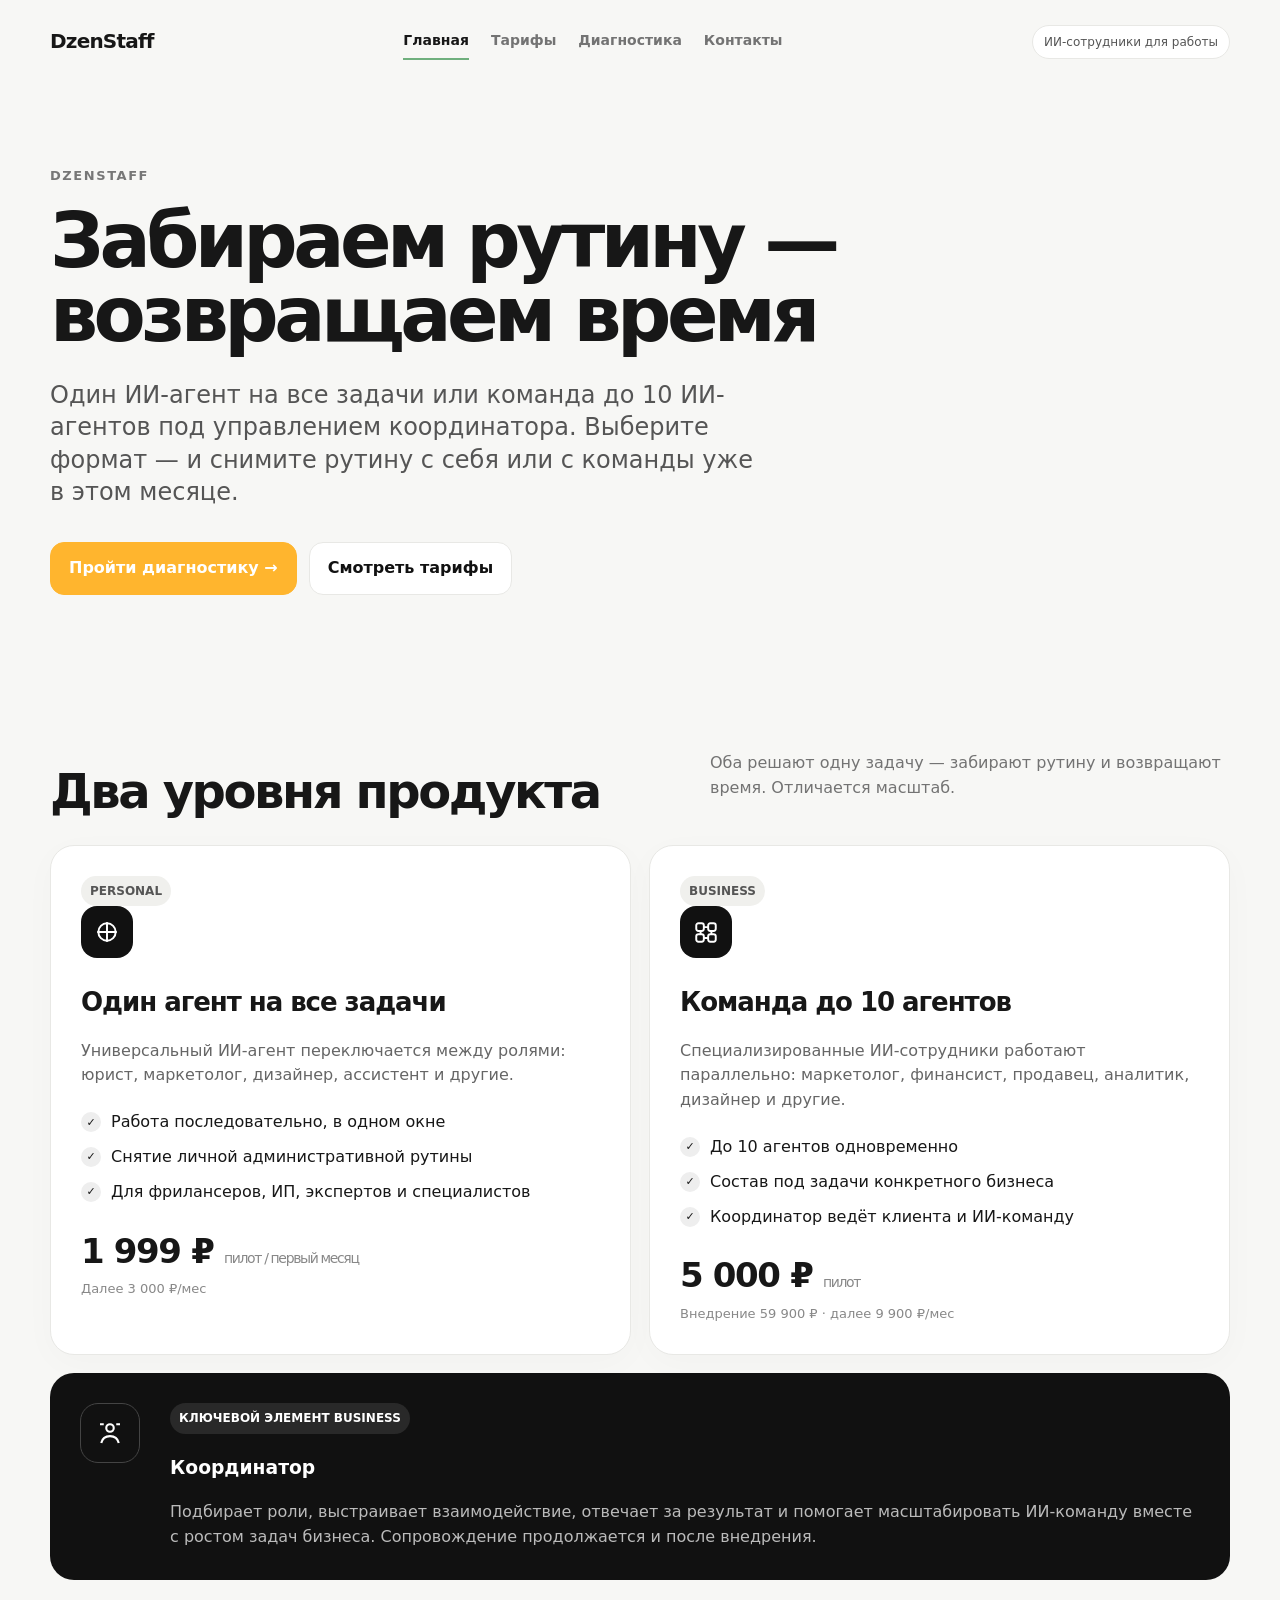
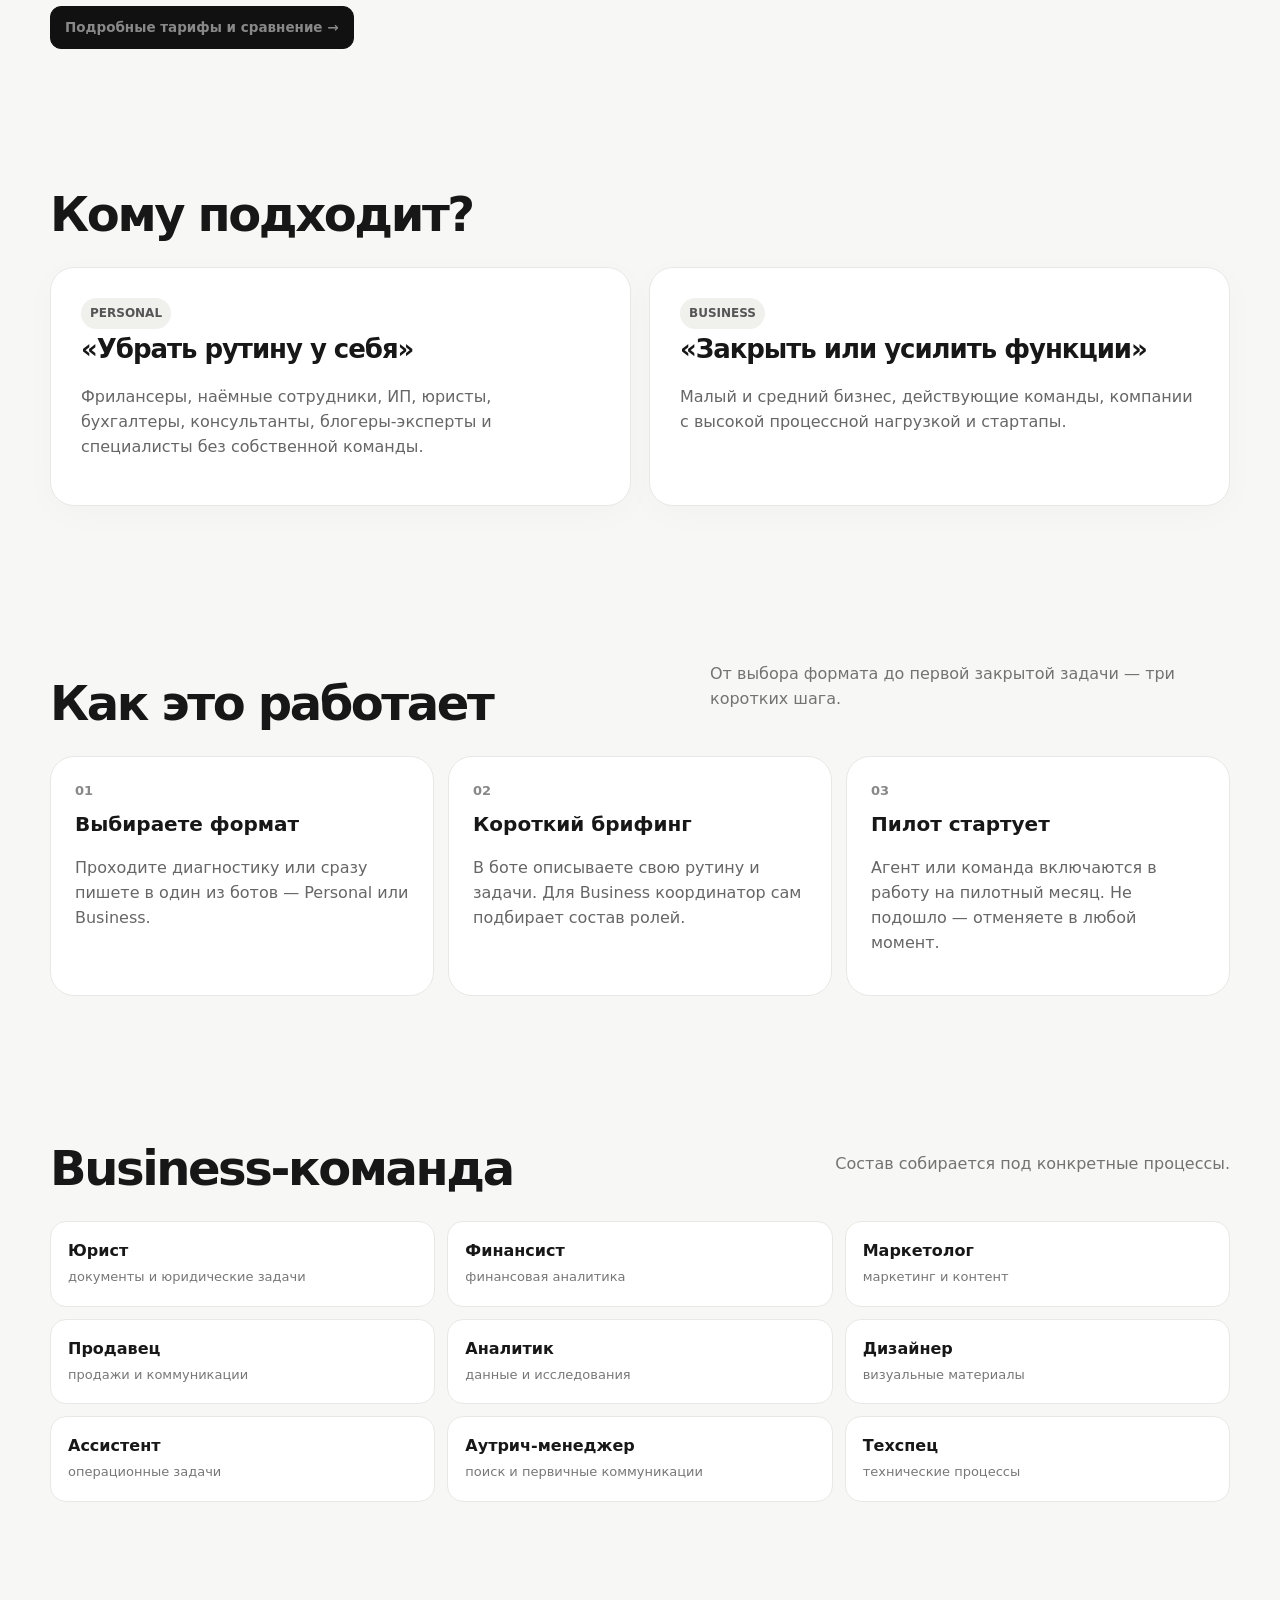
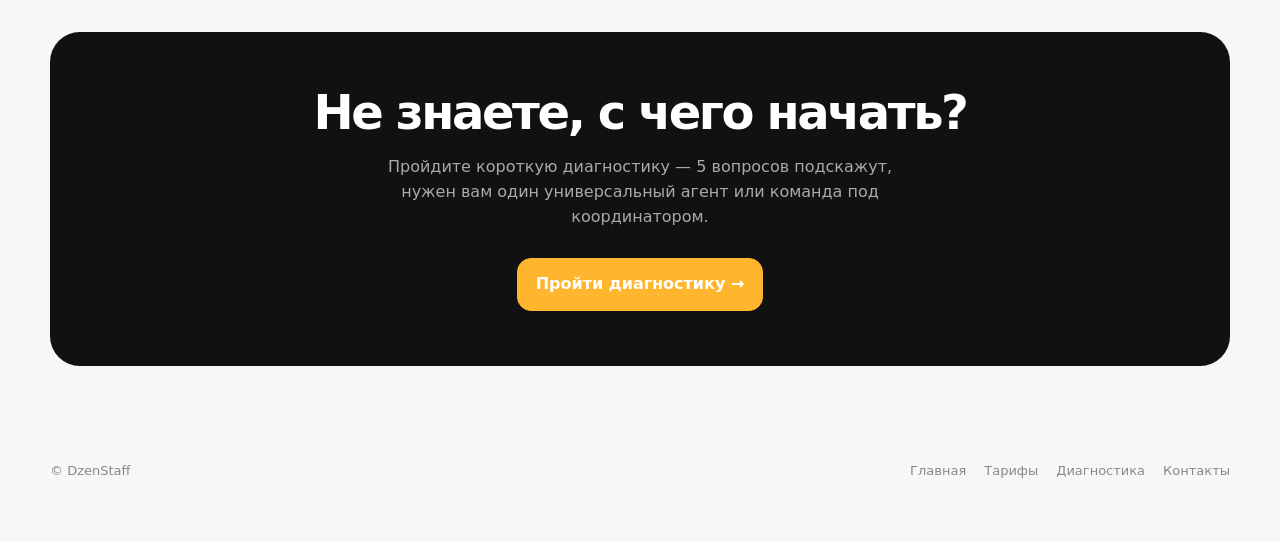
==== index.html @ e5f1e2fd "Add files via upload" ====
<!doctype html>
<html lang="ru">
<head>
<meta charset="utf-8">
<meta name="viewport" content="width=device-width,initial-scale=1">
<title>DzenStaff — ИИ-сотрудники для работы</title>
<meta name="description" content="DzenStaff: один ИИ-агент на все задачи или команда до 10 ИИ-агентов под управлением координатора. Забираем рутину — возвращаем время.">
<link rel="icon" href="data:image/svg+xml,%3Csvg xmlns='http://www.w3.org/2000/svg' viewBox='0 0 32 32'%3E%3Crect width='32' height='32' rx='8' fill='%23111'/%3E%3Ctext x='16' y='22' font-family='Arial,sans-serif' font-size='15' font-weight='800' fill='%236FAF7D' text-anchor='middle'%3EDZ%3C/text%3E%3C/svg%3E">
<meta property="og:title" content="DzenStaff — ИИ-сотрудники для работы">
<meta property="og:description" content="Один ИИ-агент или команда до 10 агентов? Забираем рутину — возвращаем время.">
<meta property="og:type" content="website">
<meta name="twitter:card" content="summary">
<link rel="stylesheet" href="styles.css">
</head>
<body>
<div class="progress"><i id="scrollProgress"></i></div>

<header class="container nav">
  <a href="index.html" class="logo">DzenStaff</a>
  <nav class="site-nav">
    <a href="index.html" class="active">Главная</a>
    <a href="pricing.html">Тарифы</a>
    <a href="quiz.html">Диагностика</a>
    <a href="contact.html">Контакты</a>
  </nav>
  <div class="nav-actions">
    <span class="badge">ИИ-сотрудники для работы</span>
  </div>
</header>

<main>
<section class="container hero">
  <div class="eyebrow">DzenStaff</div>
  <h1>Забираем рутину —<br>возвращаем время</h1>
  <p class="lead">Один ИИ-агент на все задачи или команда до 10 ИИ-агентов под управлением координатора. Выберите формат — и снимите рутину с себя или с команды уже в этом месяце.</p>
  <div class="hero-actions">
    <a class="btn cta-orange" href="quiz.html">Пройти диагностику →</a>
    <a class="btn secondary" href="pricing.html">Смотреть тарифы</a>
  </div>
</section>

<section class="container section" id="levels">
  <div class="section-head">
    <h2>Два уровня продукта</h2>
    <p class="section-copy">Оба решают одну задачу — забирают рутину и возвращают время. Отличается масштаб.</p>
  </div>
  <div class="grid2">
    <article class="card">
      <span class="tag">PERSONAL</span>
      <div class="product-icon">
        <svg viewBox="0 0 24 24" fill="none" stroke="currentColor" stroke-width="1.8"><path d="M12 3v18M3 12h18"/><circle cx="12" cy="12" r="8"/></svg>
      </div>
      <h3>Один агент на все задачи</h3>
      <p>Универсальный ИИ-агент переключается между ролями: юрист, маркетолог, дизайнер, ассистент и другие.</p>
      <ul class="feature-list">
        <li><span class="check">✓</span>Работа последовательно, в одном окне</li>
        <li><span class="check">✓</span>Снятие личной административной рутины</li>
        <li><span class="check">✓</span>Для фрилансеров, ИП, экспертов и специалистов</li>
      </ul>
      <div class="price">1 999 ₽ <small>пилот / первый месяц</small></div>
      <div class="small">Далее 3 000 ₽/мес</div>
    </article>

    <article class="card">
      <span class="tag">BUSINESS</span>
      <div class="product-icon">
        <svg viewBox="0 0 24 24" fill="none" stroke="currentColor" stroke-width="1.8"><rect x="3" y="4" width="7" height="7" rx="2"/><rect x="14" y="4" width="7" height="7" rx="2"/><rect x="3" y="14" width="7" height="7" rx="2"/><rect x="14" y="14" width="7" height="7" rx="2"/><path d="M10 7.5h4M10 17.5h4M7 11v3M17 11v3"/></svg>
      </div>
      <h3>Команда до 10 агентов</h3>
      <p>Специализированные ИИ-сотрудники работают параллельно: маркетолог, финансист, продавец, аналитик, дизайнер и другие.</p>
      <ul class="feature-list">
        <li><span class="check">✓</span>До 10 агентов одновременно</li>
        <li><span class="check">✓</span>Состав под задачи конкретного бизнеса</li>
        <li><span class="check">✓</span>Координатор ведёт клиента и ИИ-команду</li>
      </ul>
      <div class="price">5 000 ₽ <small>пилот</small></div>
      <div class="small">Внедрение 59 900 ₽ · далее 9 900 ₽/мес</div>
    </article>
  </div>

  <div class="coordinator">
    <div class="coord-icon">
      <svg viewBox="0 0 24 24" fill="none" stroke="currentColor" stroke-width="1.7"><circle cx="12" cy="8" r="3"/><path d="M5 20c.8-3.5 3.1-5.5 7-5.5s6.2 2 7 5.5"/><path d="M4 5h3M17 5h3"/></svg>
    </div>
    <div>
      <span class="tag" style="background:#292929;color:#fff">КЛЮЧЕВОЙ ЭЛЕМЕНТ BUSINESS</span>
      <h3>Координатор</h3>
      <p>Подбирает роли, выстраивает взаимодействие, отвечает за результат и помогает масштабировать ИИ-команду вместе с ростом задач бизнеса. Сопровождение продолжается и после внедрения.</p>
    </div>
  </div>

  <div class="hero-actions" style="margin-top:26px">
    <a class="btn small" href="pricing.html">Подробные тарифы и сравнение →</a>
  </div>
</section>

<section class="container section">
  <div class="section-head">
    <h2>Кому подходит?</h2>
  </div>
  <div class="grid2">
    <div class="card">
      <span class="tag">PERSONAL</span>
      <h3>«Убрать рутину у себя»</h3>
      <p>Фрилансеры, наёмные сотрудники, ИП, юристы, бухгалтеры, консультанты, блогеры-эксперты и специалисты без собственной команды.</p>
    </div>
    <div class="card">
      <span class="tag">BUSINESS</span>
      <h3>«Закрыть или усилить функции»</h3>
      <p>Малый и средний бизнес, действующие команды, компании с высокой процессной нагрузкой и стартапы.</p>
    </div>
  </div>
</section>

<section class="container section">
  <div class="section-head">
    <h2>Как это работает</h2>
    <p class="section-copy">От выбора формата до первой закрытой задачи — три коротких шага.</p>
  </div>
  <div class="steps">
    <div class="step">
      <div class="step-num">01</div>
      <h3>Выбираете формат</h3>
      <p style="color:#666">Проходите диагностику или сразу пишете в один из ботов — Personal или Business.</p>
    </div>
    <div class="step">
      <div class="step-num">02</div>
      <h3>Короткий брифинг</h3>
      <p style="color:#666">В боте описываете свою рутину и задачи. Для Business координатор сам подбирает состав ролей.</p>
    </div>
    <div class="step">
      <div class="step-num">03</div>
      <h3>Пилот стартует</h3>
      <p style="color:#666">Агент или команда включаются в работу на пилотный месяц. Не подошло — отменяете в любой момент.</p>
    </div>
  </div>
</section>

<section class="container section">
  <div class="section-head">
    <h2>Business-команда</h2>
    <p class="section-copy">Состав собирается под конкретные процессы.</p>
  </div>
  <div class="roles">
    <div class="role"><strong>Юрист</strong><span>документы и юридические задачи</span></div>
    <div class="role"><strong>Финансист</strong><span>финансовая аналитика</span></div>
    <div class="role"><strong>Маркетолог</strong><span>маркетинг и контент</span></div>
    <div class="role"><strong>Продавец</strong><span>продажи и коммуникации</span></div>
    <div class="role"><strong>Аналитик</strong><span>данные и исследования</span></div>
    <div class="role"><strong>Дизайнер</strong><span>визуальные материалы</span></div>
    <div class="role"><strong>Ассистент</strong><span>операционные задачи</span></div>
    <div class="role"><strong>Аутрич-менеджер</strong><span>поиск и первичные коммуникации</span></div>
    <div class="role"><strong>Техспец</strong><span>технические процессы</span></div>
  </div>
</section>

<section class="container cta">
  <h2>Не знаете, с чего начать?</h2>
  <p>Пройдите короткую диагностику — 5 вопросов подскажут, нужен вам один универсальный агент или команда под координатором.</p>
  <div style="display:flex;gap:12px;flex-wrap:wrap;justify-content:center">
    <a class="btn cta-orange" href="quiz.html">Пройти диагностику →</a>
  </div>
</section>
</main>

<footer class="site-footer">
  <div class="container">
    <span>© DzenStaff</span>
    <div class="foot-links">
      <a href="index.html">Главная</a>
      <a href="pricing.html">Тарифы</a>
      <a href="quiz.html">Диагностика</a>
      <a href="contact.html">Контакты</a>
    </div>
  </div>
</footer>

<script>
window.addEventListener('scroll',()=>{
 const h=document.documentElement.scrollHeight-innerHeight;
 document.getElementById('scrollProgress').style.width=(h>0?scrollY/h*100:0)+'%';
});
</script>
</body>
</html>
---- styles.css ----
:root{
  --bg:#f7f7f5;--card:#fff;--ink:#171717;--muted:#737373;--line:#e8e8e5;
  --accent:#111;--soft:#f1f1ee;--green:#6FAF7D;
  --shadow:0 18px 60px rgba(0,0,0,.07);--radius:24px
}
*{box-sizing:border-box}
html{scroll-behavior:smooth}
body{margin:0;background:var(--bg);color:var(--ink);font-family:Inter,ui-sans-serif,system-ui,-apple-system,BlinkMacSystemFont,"Segoe UI",sans-serif;line-height:1.55}
button,input{font:inherit}
button{cursor:pointer}
a{color:inherit}
.accent{color:var(--green)}
.container{width:min(1080px,calc(100% - 36px));margin:auto}

/* ---------- layout stability (side gutters, no overflow) ---------- */
html,body{width:100%;max-width:100%;overflow-x:hidden}
body{padding-left:24px;padding-right:24px}
*,*::before,*::after{box-sizing:border-box}
.container,main,.page,.wrap,.content,.shell{width:100%;max-width:1180px;margin-left:auto;margin-right:auto}
section,.card,.panel,.quiz,.quiz-card,.offer,.calculator,
.funnel-stage,.result,.result-card,.cta,form{min-width:0;max-width:100%}
img,svg,video,canvas{max-width:100%;height:auto}
input,select,textarea,button{max-width:100%;font:inherit}
input[type="text"],input[type="number"],input[type="email"],input[type="tel"],select,textarea{width:100%;min-width:0}
textarea{resize:vertical}
.grid,.cards,.quiz-grid,.roles-grid,.comparison-grid{width:100%;min-width:0}
.grid>*,.cards>*,.quiz-grid>*,.roles-grid>*,.comparison-grid>*{min-width:0}
.btn,button,a.btn{max-width:100%;white-space:normal;overflow-wrap:anywhere}
table{width:100%;max-width:100%;table-layout:fixed}
td,th{overflow-wrap:anywhere;word-break:normal}
/* .funnel-stage/.cta/.result-card/form above reset max-width to 100%, which
   cancels .container's own cap for elements combining both classes —
   .container must always win regardless of what else is on the element. */
.container{max-width:1180px!important}

@media (max-width:760px){
  body{padding-left:14px;padding-right:14px}
  .container,main,.page,.wrap,.content,.shell{max-width:100%}
  .grid,.cards,.quiz-grid,.roles-grid,.comparison-grid{grid-template-columns:1fr!important}
  .hero,.section,section{padding-left:0;padding-right:0}
  .card,.panel,.quiz-card,.offer,.calculator,.funnel-stage,.result,.result-card{width:100%}
  table{font-size:13px}
}
@media (min-width:761px){body{padding-left:32px;padding-right:32px}}

/* ---------- top nav (shared across all pages) ---------- */
.progress{position:fixed;z-index:50;top:0;left:0;width:100%;height:3px;background:transparent}
.progress i{display:block;height:100%;width:0;background:#111;transition:.2s}
.nav{padding:24px 0;display:flex;justify-content:space-between;align-items:center;gap:18px;flex-wrap:wrap}
.logo{font-weight:800;letter-spacing:-.04em;font-size:20px;text-decoration:none;color:var(--ink)}
.site-nav{display:flex;gap:22px;flex-wrap:wrap;font-size:14px;font-weight:600}
.site-nav a{text-decoration:none;color:var(--muted);padding:6px 0;border-bottom:2px solid transparent}
.site-nav a:hover{color:var(--ink)}
.site-nav a.active{color:var(--ink);border-bottom-color:var(--green)}
.nav-actions{display:flex;align-items:center;gap:14px}
.badge{font-size:12px;padding:7px 11px;border:1px solid var(--line);border-radius:999px;background:#fff;color:#555}
@media (max-width:640px){
  .nav{padding:16px 0}
  .site-nav{width:100%;order:3;justify-content:center;gap:16px}
}

/* ---------- hero ---------- */
.hero{padding:82px 0 70px}
.hero.compact{padding:52px 0 46px}
.eyebrow{font-size:13px;text-transform:uppercase;letter-spacing:.12em;color:#777;font-weight:700}
h1{font-size:clamp(40px,6.5vw,76px);line-height:.98;letter-spacing:-.06em;max-width:900px;margin:18px 0 26px}
.lead{font-size:clamp(18px,2.2vw,24px);line-height:1.35;color:#555;max-width:720px}
.hero-actions{display:flex;gap:12px;flex-wrap:wrap;margin-top:34px}
.btn{border:1px solid #111;border-radius:14px;padding:13px 18px;background:#111;color:#fff;font-weight:700;transition:.2s;text-decoration:none;display:inline-flex;align-items:center;gap:8px}
.btn:hover{transform:translateY(-2px);box-shadow:0 10px 25px rgba(0,0,0,.12)}
.btn.secondary{background:#fff;color:#111;border-color:var(--line)}
.btn.cta-orange{background:#FFB52E;border-color:#FFB52E;color:#fff}
.btn.small{padding:10px 14px;font-size:13.5px;border-radius:11px}

/* ---------- generic sections ---------- */
.section{padding:70px 0}
.section.tight{padding:44px 0}
.section-head{display:flex;justify-content:space-between;gap:30px;align-items:end;margin-bottom:28px;flex-wrap:wrap}
h2{font-size:clamp(30px,4.6vw,48px);line-height:1.05;letter-spacing:-.05em;margin:0}
h2.small{font-size:clamp(24px,3.4vw,32px)}
.section-copy{color:var(--muted);max-width:520px}
.grid2{display:grid;grid-template-columns:repeat(2,1fr);gap:18px}
.grid3{display:grid;grid-template-columns:repeat(3,1fr);gap:14px}
@media (max-width:760px){.grid2,.grid3{grid-template-columns:1fr}}

/* ---------- cards / pricing ---------- */
.card{background:var(--card);border:1px solid var(--line);border-radius:var(--radius);padding:30px;box-shadow:0 8px 35px rgba(0,0,0,.025)}
.card:hover{box-shadow:var(--shadow)}
.product-icon{width:52px;height:52px;border-radius:16px;background:#111;color:#fff;display:grid;place-items:center;margin-bottom:24px}
.product-icon svg{width:26px;height:26px}
.card h3{font-size:26px;letter-spacing:-.04em;margin:0 0 8px}
.card p{color:#666}
.price{font-size:34px;font-weight:800;letter-spacing:-.04em;margin:20px 0 2px}
.price small{font-size:14px;color:#888;font-weight:500}
.feature-list{list-style:none;padding:0;margin:22px 0 0;display:grid;gap:10px}
.feature-list li{display:flex;gap:10px;align-items:flex-start}
.check{width:20px;height:20px;border-radius:50%;background:#eee;display:grid;place-items:center;flex:0 0 auto;margin-top:2px;font-size:11px}
.tag{display:inline-flex;padding:6px 9px;border-radius:999px;background:#f0f0ed;color:#555;font-size:12px;font-weight:700}
.coordinator{margin-top:18px;background:#111;color:#fff;border-radius:var(--radius);padding:30px;display:grid;grid-template-columns:70px 1fr;gap:20px}
.coordinator p{color:#bbb;margin-bottom:0}
.coord-icon{width:60px;height:60px;border:1px solid #444;border-radius:18px;display:grid;place-items:center}
.coord-icon svg{width:30px;height:30px}
@media (max-width:760px){.coordinator{grid-template-columns:1fr}}
.small{font-size:13px;color:#888}

/* ---------- roles ---------- */
.roles{display:grid;grid-template-columns:repeat(3,1fr);gap:12px}
.role{padding:17px;border:1px solid var(--line);background:#fff;border-radius:16px}
.role strong{display:block}
.role span{font-size:13px;color:#777}
@media (max-width:760px){.roles{grid-template-columns:1fr}}

/* ---------- steps ---------- */
.steps{display:grid;grid-template-columns:repeat(3,1fr);gap:14px}
.step{background:var(--card);border:1px solid var(--line);border-radius:var(--radius);padding:24px}
.step-num{font-size:13px;color:#888;font-weight:700}
.step h3{font-size:20px;margin:8px 0}
@media (max-width:760px){.steps{grid-template-columns:1fr}}

/* ---------- comparison table ---------- */
.table-wrap{overflow:auto;background:#fff;border:1px solid var(--line);border-radius:20px}
table{border-collapse:collapse;min-width:640px}
th,td{text-align:left;padding:17px 20px;border-bottom:1px solid var(--line)}
th{font-size:13px;color:#777;font-weight:600}
td{font-weight:600}
td:not(:first-child){font-weight:500;color:#444}

/* ---------- quiz ---------- */
.quiz{background:#111;color:#fff;border-radius:30px;padding:34px}
.quiz-top{display:flex;justify-content:space-between;gap:20px;align-items:center;margin-bottom:28px}
.quiz-progress{height:5px;background:#333;border-radius:99px;overflow:hidden;margin-bottom:30px}
.quiz-progress i{display:block;height:100%;background:#fff;width:20%;transition:.3s}
.question{font-size:clamp(23px,3.6vw,34px);line-height:1.1;letter-spacing:-.04em;margin:0 0 22px}
.options{display:grid;gap:10px}
.option{width:100%;text-align:left;padding:17px 18px;border:1px solid #3a3a3a;background:#181818;color:#fff;border-radius:15px;display:flex;gap:13px;align-items:center;transition:.2s}
.option:hover{background:#242424;border-color:#666;transform:translateX(2px)}
.option .letter{width:28px;height:28px;border-radius:8px;background:#303030;display:grid;place-items:center;font-size:12px;font-weight:800;flex:0 0 auto}
.result{display:none}
.result.show{display:block}
.result-title{font-size:clamp(30px,4.6vw,50px);letter-spacing:-.05em;line-height:1;margin:8px 0 15px}
.result-card{background:#fff;color:#111;border-radius:22px;padding:25px;margin-top:24px}
.result-card p{color:#666}
.result-actions{display:flex;gap:10px;flex-wrap:wrap;margin-top:22px}
.hidden{display:none!important}

/* ---------- calculator ---------- */
.funnel-stage{margin:56px 0}
.funnel-kicker{font-size:.78rem;letter-spacing:.14em;text-transform:uppercase;color:var(--green);font-weight:800;margin-bottom:10px}
.funnel-stage h2{color:var(--green)}
.funnel-calc{display:grid;grid-template-columns:repeat(2,minmax(0,1fr));gap:18px}
.funnel-input{width:100%;padding:14px 16px;border:1px solid #dfe3e7;border-radius:12px;font:inherit;background:#fff}
.funnel-result{margin-top:22px;padding:26px;border:1px solid var(--green);border-radius:20px;background:rgba(111,175,125,.07)}
.funnel-result .result-price{font-size:2rem;font-weight:800;color:var(--green)}
.funnel-number{font-size:2.3rem;font-weight:800;color:var(--green)}
.funnel-note{font-size:.92rem;color:#6b7280}
@media(max-width:720px){.funnel-calc{grid-template-columns:1fr}.funnel-stage{margin:40px 0}}

/* ---------- big CTA band ---------- */
.cta{margin:60px 0;background:#111;color:#fff;border-radius:30px;padding:55px 38px;text-align:center}
.cta h2{max-width:700px;margin:auto;color:#fff}
.cta p{color:#aaa;max-width:560px;margin:18px auto 28px}

footer.site-footer{padding:35px 0 60px;color:#888;font-size:13px}
footer.site-footer .container{display:flex;justify-content:space-between;gap:20px;flex-wrap:wrap}
footer.site-footer .foot-links{display:flex;gap:18px;flex-wrap:wrap}
footer.site-footer a{text-decoration:none;color:#888}
footer.site-footer a:hover{color:var(--ink)}

@media(max-width:760px){
  .hero{padding:55px 0 45px}
  .section{padding:48px 0}
  .card{padding:24px}
  .quiz{padding:24px}
}
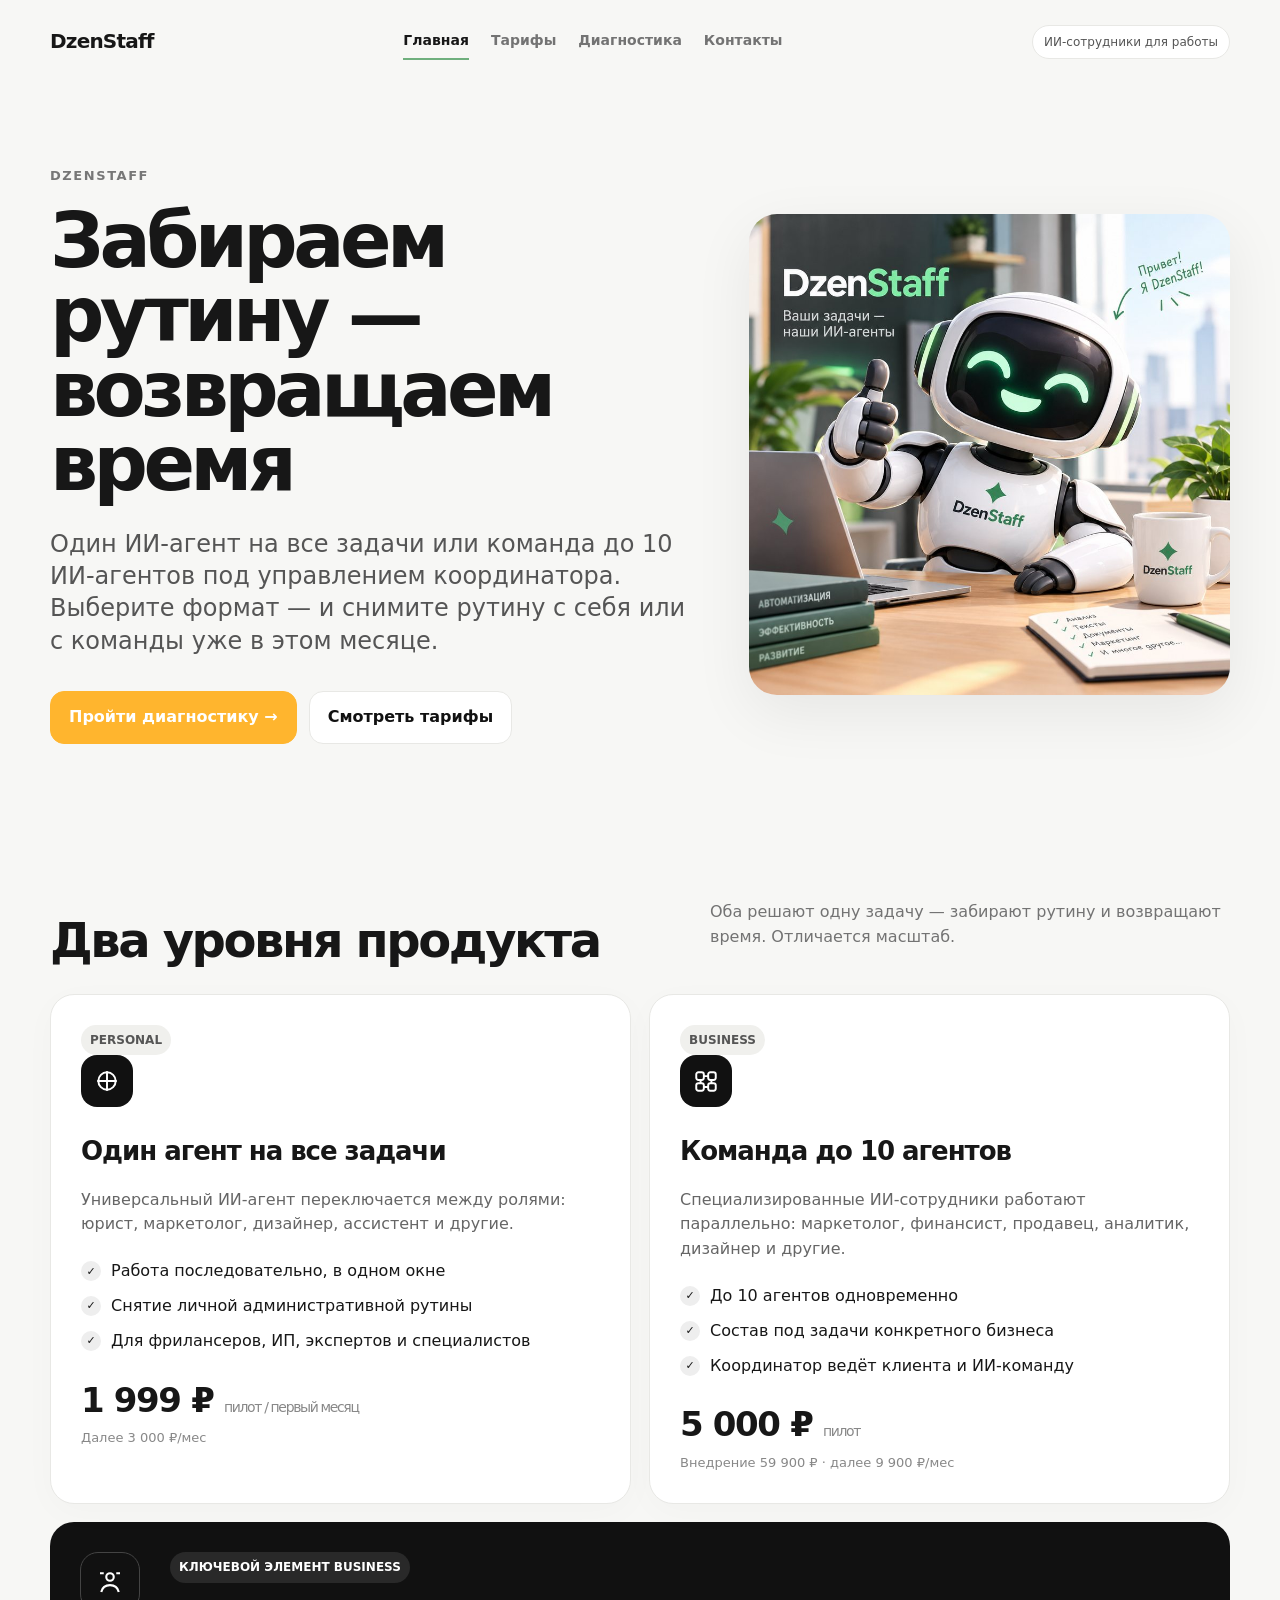
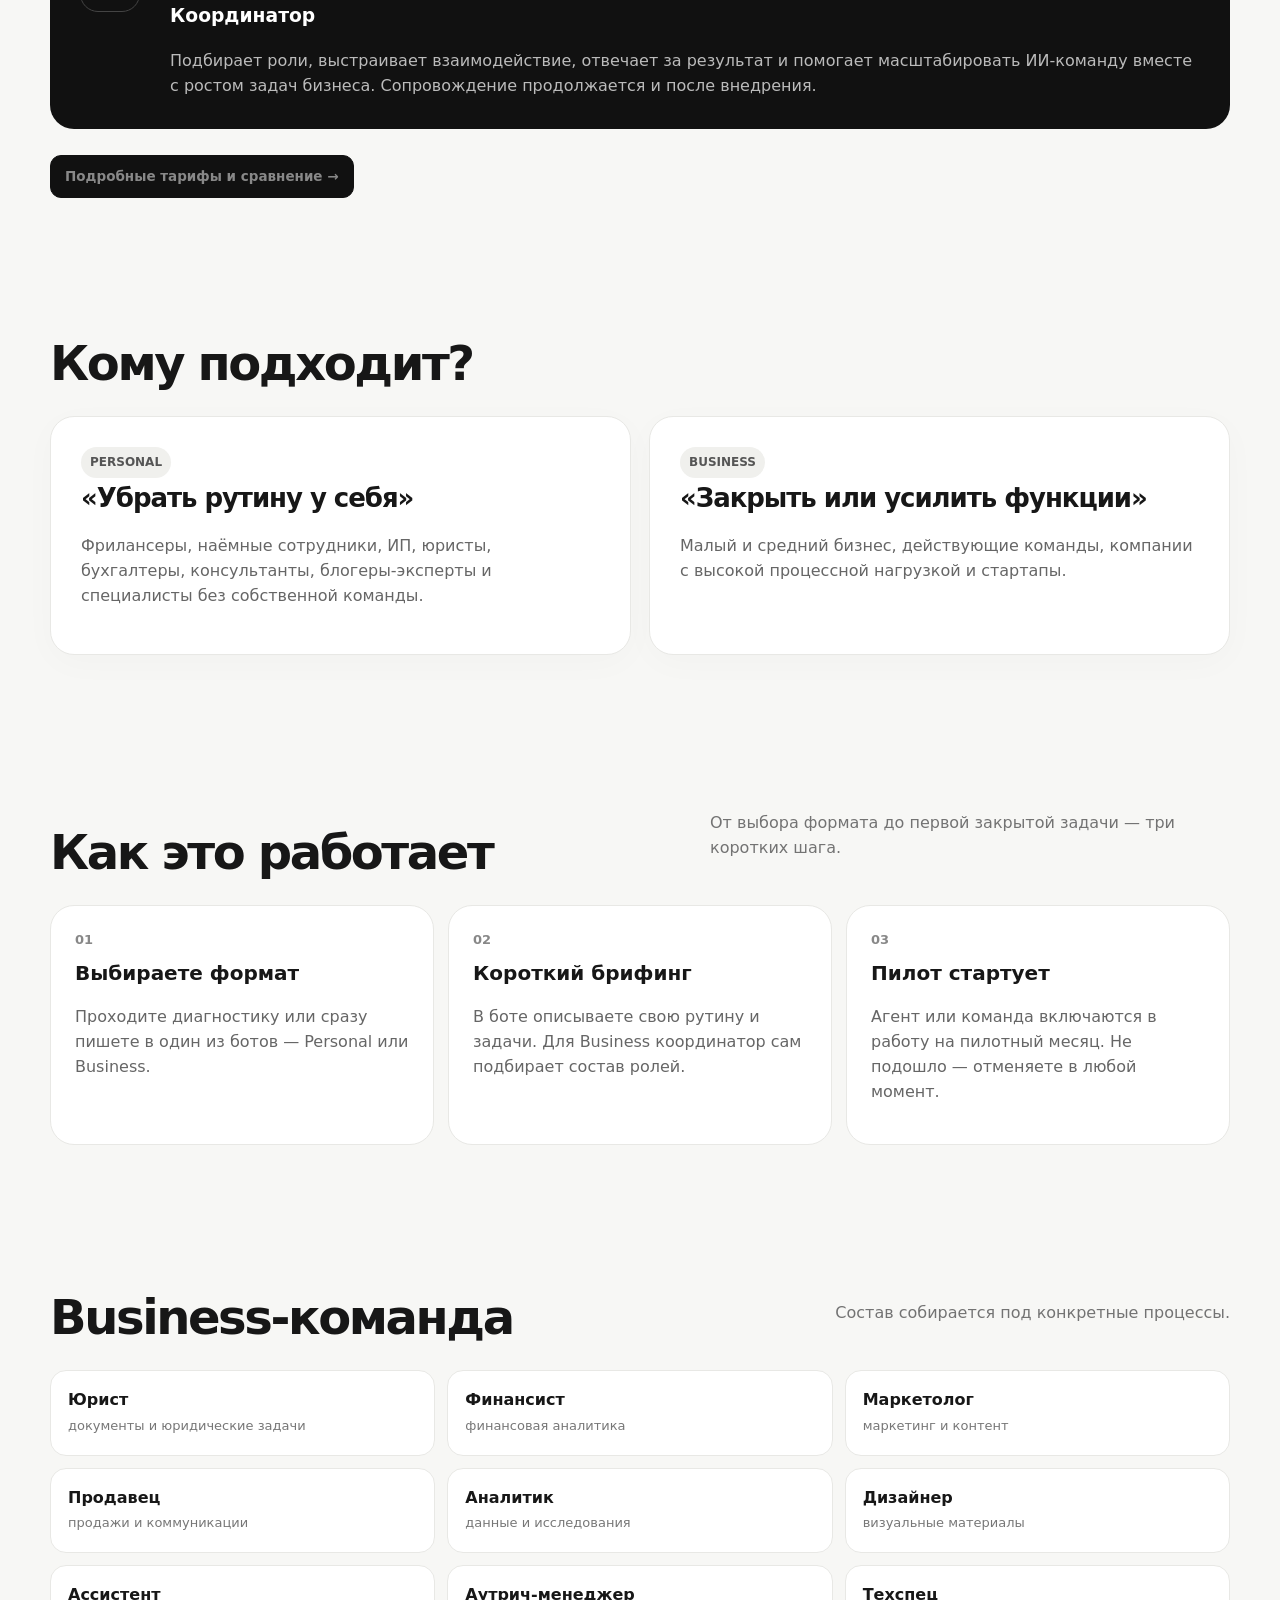
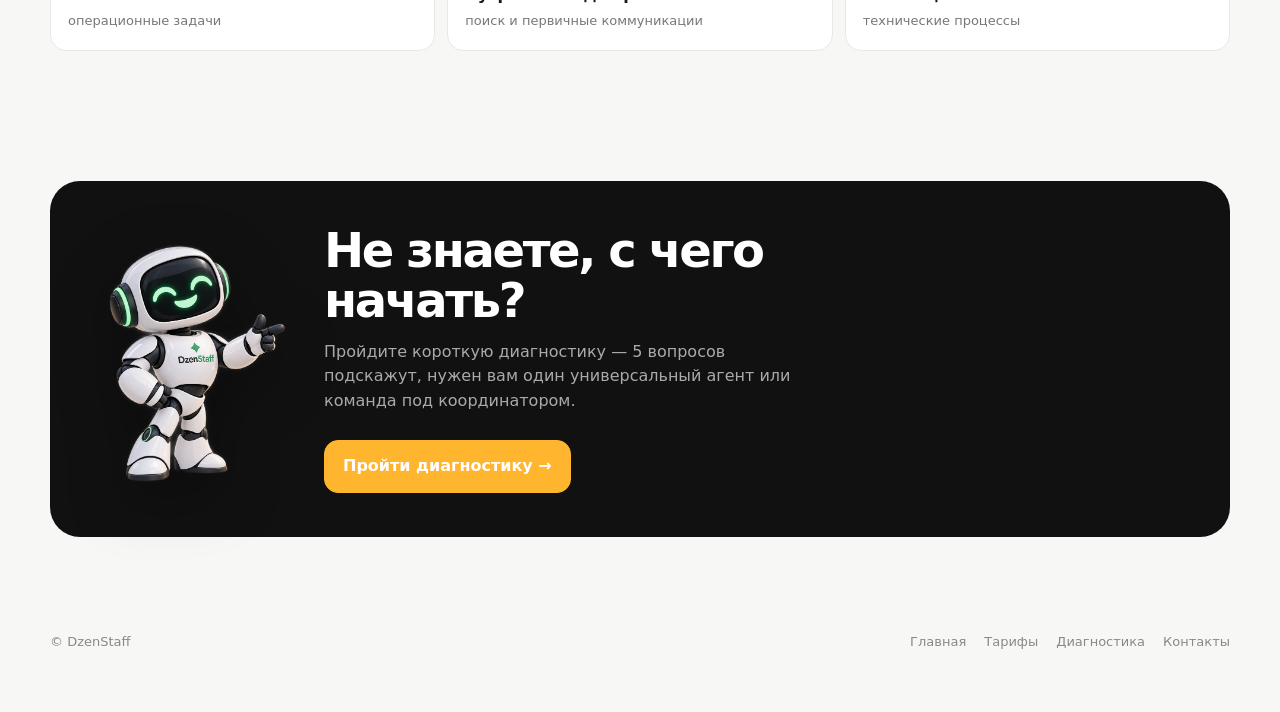
==== commit cec2f6b0: "Add files via upload" ====
--- a/index.html
+++ b/index.html
@@ -9,7 +9,12 @@
 <meta property="og:title" content="DzenStaff — ИИ-сотрудники для работы">
 <meta property="og:description" content="Один ИИ-агент или команда до 10 агентов? Забираем рутину — возвращаем время.">
 <meta property="og:type" content="website">
-<meta name="twitter:card" content="summary">
+<meta property="og:site_name" content="DzenStaff">
+<meta property="og:image" content="https://aperevedencev-glitch.github.io/dzenstaff-site/assets/og-image.png">
+<meta property="og:image:width" content="1200">
+<meta property="og:image:height" content="630">
+<meta name="twitter:card" content="summary_large_image">
+<meta name="twitter:image" content="https://aperevedencev-glitch.github.io/dzenstaff-site/assets/og-image.png">
 <link rel="stylesheet" href="styles.css">
 </head>
 <body>
@@ -24,18 +29,25 @@
     <a href="contact.html">Контакты</a>
   </nav>
   <div class="nav-actions">
-    <span class="badge">ИИ-сотрудники для работы</span>
+    <a href="quiz.html" class="badge">ИИ-сотрудники для работы</a>
   </div>
 </header>
 
 <main>
 <section class="container hero">
-  <div class="eyebrow">DzenStaff</div>
-  <h1>Забираем рутину —<br>возвращаем время</h1>
-  <p class="lead">Один ИИ-агент на все задачи или команда до 10 ИИ-агентов под управлением координатора. Выберите формат — и снимите рутину с себя или с команды уже в этом месяце.</p>
-  <div class="hero-actions">
-    <a class="btn cta-orange" href="quiz.html">Пройти диагностику →</a>
-    <a class="btn secondary" href="pricing.html">Смотреть тарифы</a>
+  <div class="hero-grid">
+    <div class="hero-copy">
+      <div class="eyebrow">DzenStaff</div>
+      <h1>Забираем рутину —<br>возвращаем время</h1>
+      <p class="lead">Один ИИ-агент на все задачи или команда до 10 ИИ-агентов под управлением координатора. Выберите формат — и снимите рутину с себя или с команды уже в этом месяце.</p>
+      <div class="hero-actions">
+        <a class="btn cta-orange" href="quiz.html">Пройти диагностику →</a>
+        <a class="btn secondary" href="pricing.html">Смотреть тарифы</a>
+      </div>
+    </div>
+    <div class="hero-media">
+      <img src="assets/hero-robot.jpg" alt="DzenStaff — дружелюбный ИИ-агент за рабочим столом" width="900" height="900" loading="eager">
+    </div>
   </div>
 </section>
 
@@ -154,11 +166,14 @@
   </div>
 </section>
 
-<section class="container cta">
-  <h2>Не знаете, с чего начать?</h2>
-  <p>Пройдите короткую диагностику — 5 вопросов подскажут, нужен вам один универсальный агент или команда под координатором.</p>
-  <div style="display:flex;gap:12px;flex-wrap:wrap;justify-content:center">
-    <a class="btn cta-orange" href="quiz.html">Пройти диагностику →</a>
+<section class="container cta with-mascot">
+  <img class="cta-mascot" src="assets/robot-point.png" alt="DzenStaff — робот-агент показывает на кнопку диагностики" width="640" height="859" loading="lazy">
+  <div class="cta-copy">
+    <h2>Не знаете, с чего начать?</h2>
+    <p>Пройдите короткую диагностику — 5 вопросов подскажут, нужен вам один универсальный агент или команда под координатором.</p>
+    <div style="display:flex;gap:12px;flex-wrap:wrap">
+      <a class="btn cta-orange" href="quiz.html">Пройти диагностику →</a>
+    </div>
   </div>
 </section>
 </main>
--- a/styles.css
+++ b/styles.css
@@ -53,7 +53,8 @@
 .site-nav a:hover{color:var(--ink)}
 .site-nav a.active{color:var(--ink);border-bottom-color:var(--green)}
 .nav-actions{display:flex;align-items:center;gap:14px}
-.badge{font-size:12px;padding:7px 11px;border:1px solid var(--line);border-radius:999px;background:#fff;color:#555}
+.badge{font-size:12px;padding:7px 11px;border:1px solid var(--line);border-radius:999px;background:#fff;color:#555;text-decoration:none;display:inline-flex;align-items:center;transition:.2s}
+a.badge:hover{border-color:var(--green);color:var(--ink);background:#fbfbfa}
 @media (max-width:640px){
   .nav{padding:16px 0}
   .site-nav{width:100%;order:3;justify-content:center;gap:16px}
@@ -66,6 +67,13 @@
 h1{font-size:clamp(40px,6.5vw,76px);line-height:.98;letter-spacing:-.06em;max-width:900px;margin:18px 0 26px}
 .lead{font-size:clamp(18px,2.2vw,24px);line-height:1.35;color:#555;max-width:720px}
 .hero-actions{display:flex;gap:12px;flex-wrap:wrap;margin-top:34px}
+.hero-grid{display:grid;grid-template-columns:1.15fr .85fr;gap:48px;align-items:center}
+.hero-media{position:relative}
+.hero-media img{width:100%;height:auto;display:block;border-radius:28px;box-shadow:var(--shadow)}
+@media (max-width:900px){
+  .hero-grid{grid-template-columns:1fr;gap:32px}
+  .hero-media{order:-1;max-width:420px;margin:0 auto}
+}
 .btn{border:1px solid #111;border-radius:14px;padding:13px 18px;background:#111;color:#fff;font-weight:700;transition:.2s;text-decoration:none;display:inline-flex;align-items:center;gap:8px}
 .btn:hover{transform:translateY(-2px);box-shadow:0 10px 25px rgba(0,0,0,.12)}
 .btn.secondary{background:#fff;color:#111;border-color:var(--line)}
@@ -160,6 +168,18 @@
 .cta h2{max-width:700px;margin:auto;color:#fff}
 .cta p{color:#aaa;max-width:560px;margin:18px auto 28px}
 
+.cta.with-mascot{display:flex;align-items:center;gap:36px;text-align:left;padding:44px 48px}
+.cta.with-mascot .cta-copy{flex:1;min-width:0}
+.cta.with-mascot .cta-copy h2{margin:0 0 14px;max-width:520px}
+.cta.with-mascot .cta-copy p{margin:0 0 26px;max-width:480px}
+.cta-mascot{flex:0 0 auto;width:190px;height:auto;display:block;filter:drop-shadow(0 18px 30px rgba(0,0,0,.35))}
+@media (max-width:760px){
+  .cta.with-mascot{flex-direction:column;text-align:center;padding:36px 24px}
+  .cta.with-mascot .cta-copy h2,.cta.with-mascot .cta-copy p{margin-left:auto;margin-right:auto}
+  .cta.with-mascot .cta-copy div{justify-content:center}
+  .cta-mascot{width:150px;order:-1}
+}
+
 footer.site-footer{padding:35px 0 60px;color:#888;font-size:13px}
 footer.site-footer .container{display:flex;justify-content:space-between;gap:20px;flex-wrap:wrap}
 footer.site-footer .foot-links{display:flex;gap:18px;flex-wrap:wrap}
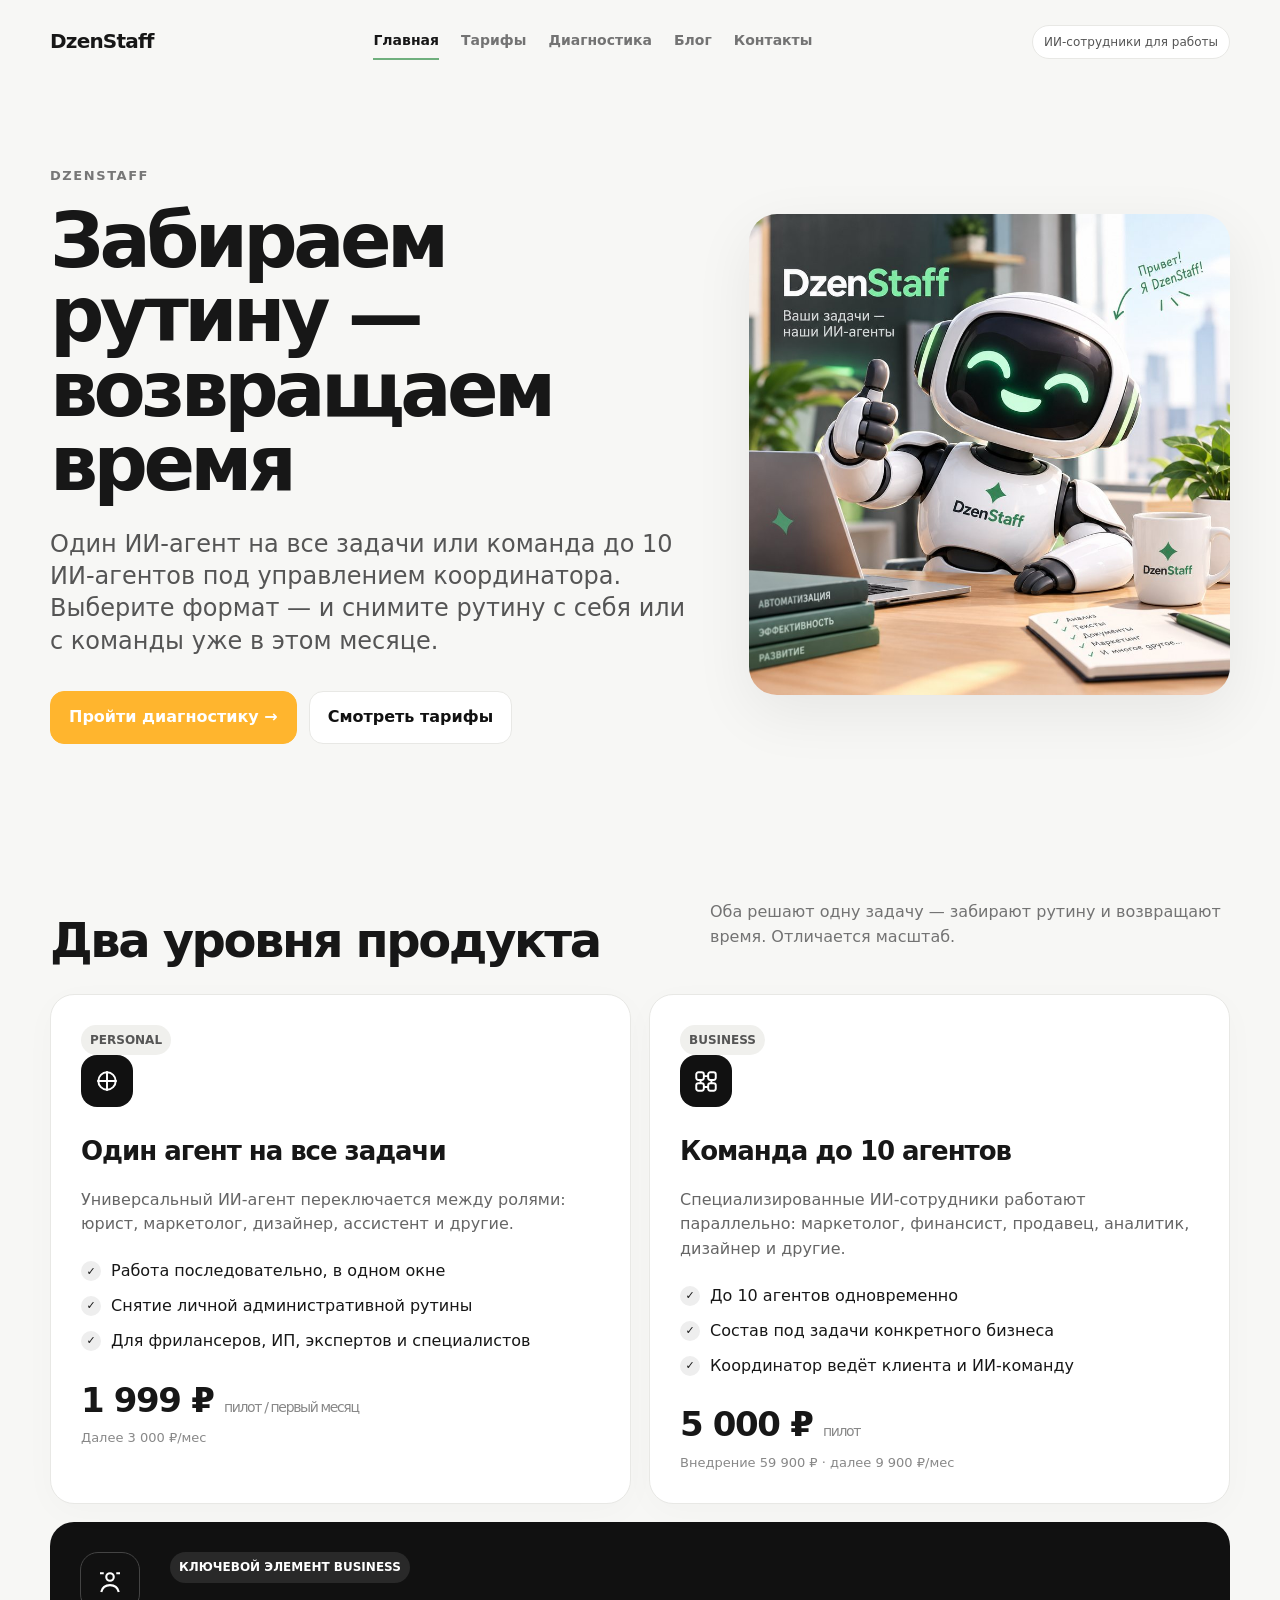
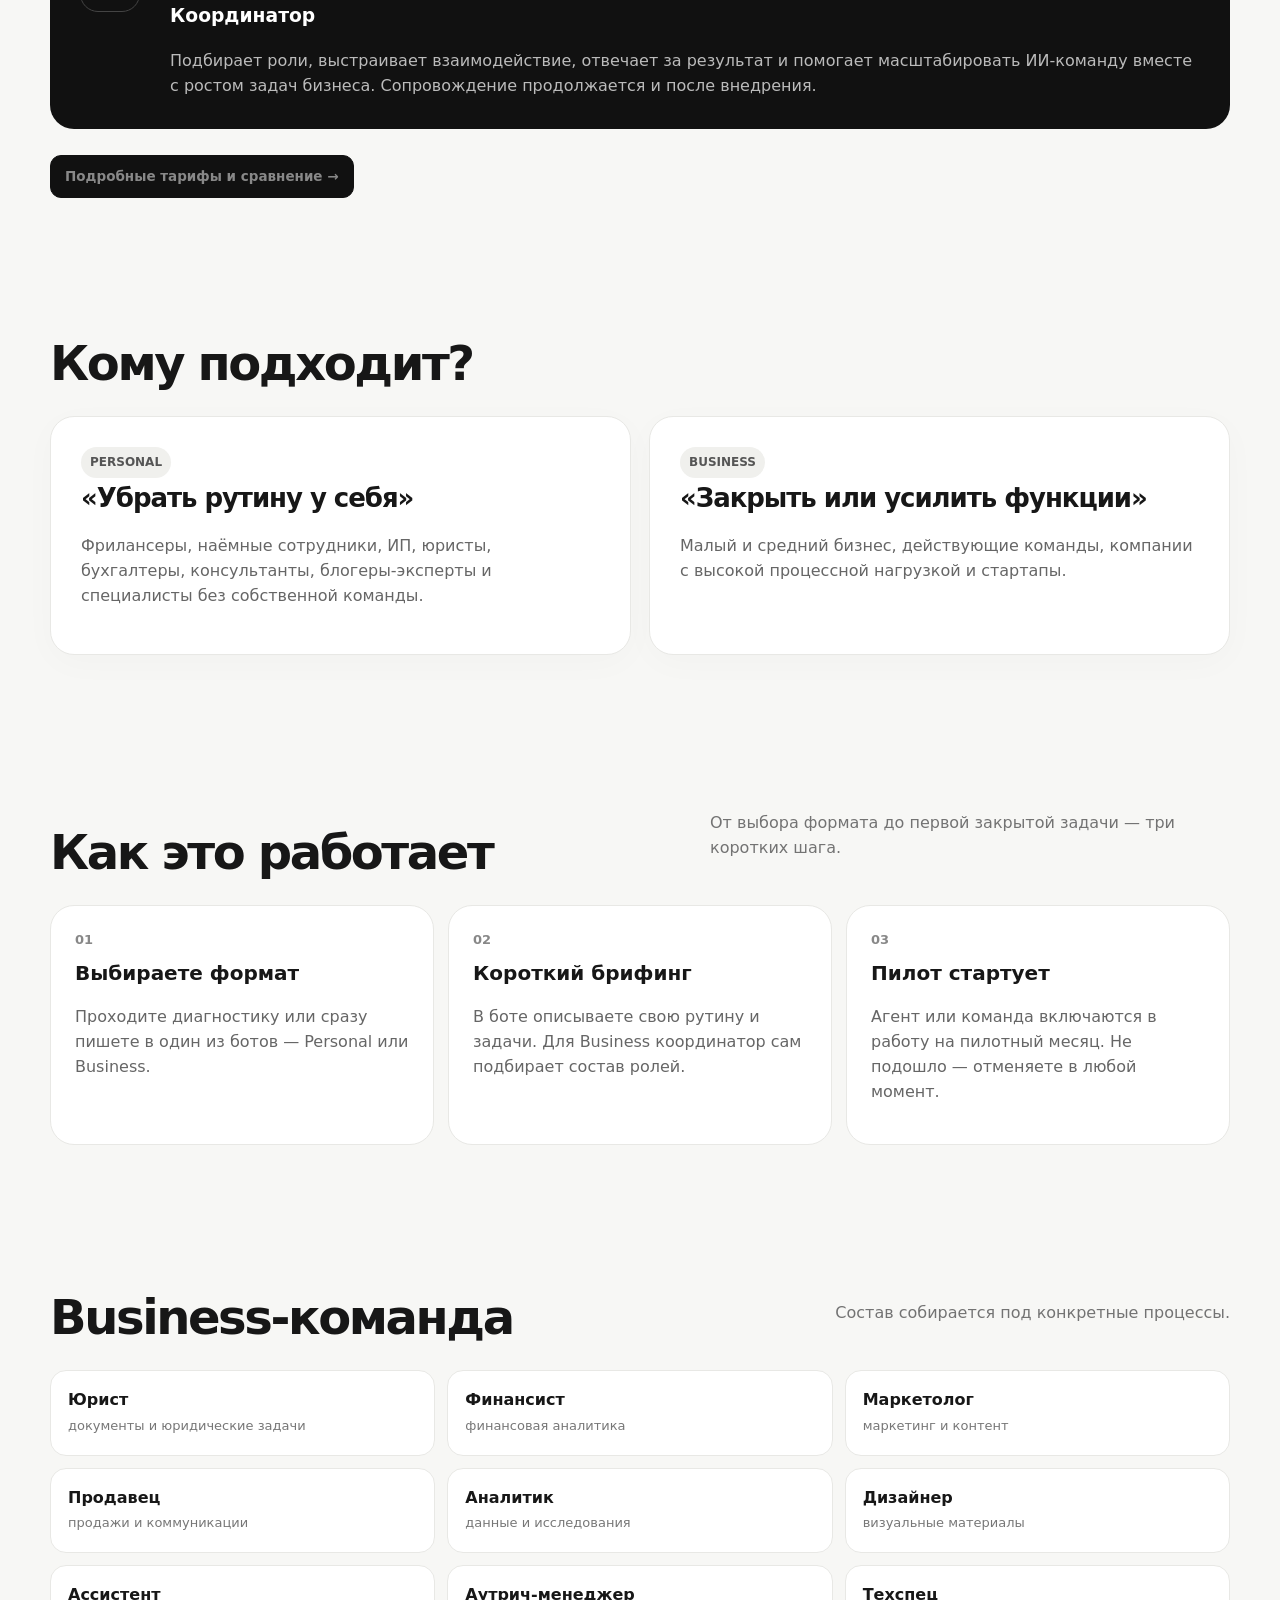
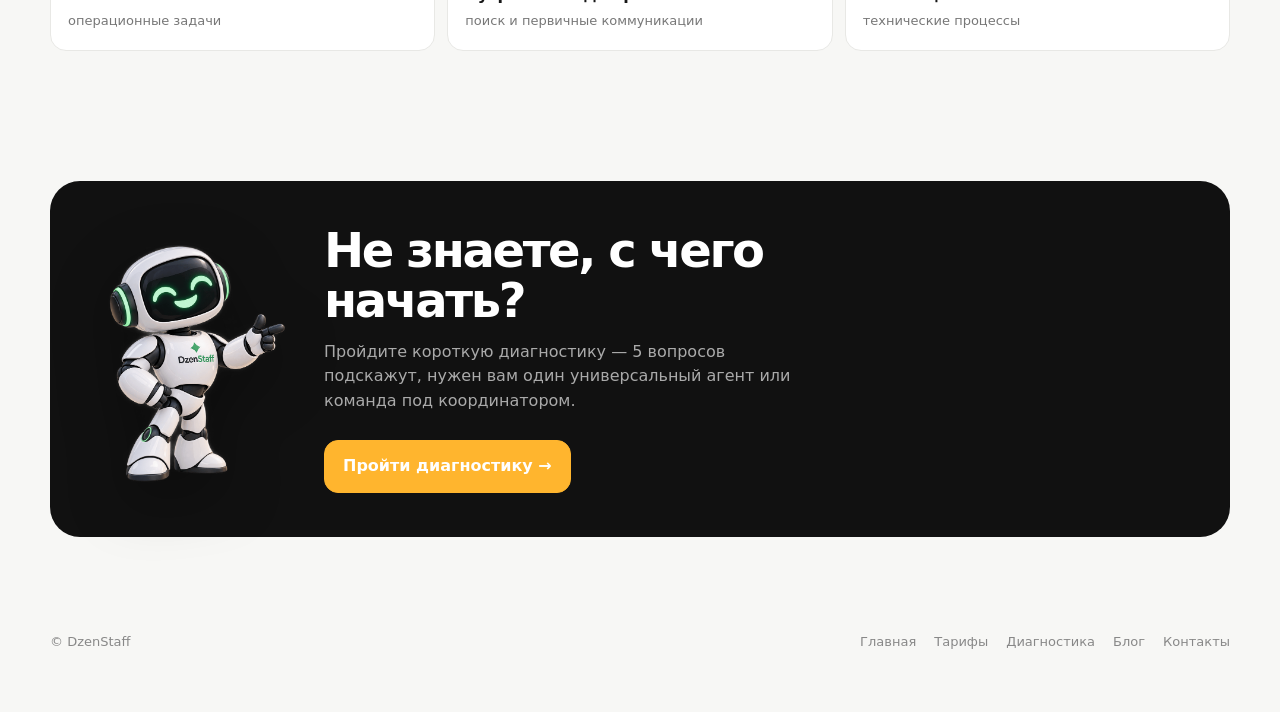
==== commit d2b12ae9: "Add files via upload" ====
--- a/index.html
+++ b/index.html
@@ -26,6 +26,7 @@
     <a href="index.html" class="active">Главная</a>
     <a href="pricing.html">Тарифы</a>
     <a href="quiz.html">Диагностика</a>
+    <a href="blog/index.html">Блог</a>
     <a href="contact.html">Контакты</a>
   </nav>
   <div class="nav-actions">
@@ -185,6 +186,7 @@
       <a href="index.html">Главная</a>
       <a href="pricing.html">Тарифы</a>
       <a href="quiz.html">Диагностика</a>
+      <a href="blog/index.html">Блог</a>
       <a href="contact.html">Контакты</a>
     </div>
   </div>
--- a/styles.css
+++ b/styles.css
@@ -125,6 +125,27 @@
 .step h3{font-size:20px;margin:8px 0}
 @media (max-width:760px){.steps{grid-template-columns:1fr}}
 
+/* ---------- CRM lead form ---------- */
+.request-form-row{display:flex;align-items:center;justify-content:center;gap:20px}
+.request-mascot{flex:0 0 auto;width:170px;height:auto;display:block;filter:drop-shadow(0 14px 24px rgba(0,0,0,.18))}
+@media (max-width:900px){
+  .request-form-row{flex-direction:column-reverse;gap:8px}
+  .request-mascot{width:130px}
+}
+.crm-form-card{background:var(--card);border:1px solid var(--line);border-radius:var(--radius);padding:36px;max-width:520px;margin:0 auto;box-shadow:0 8px 35px rgba(0,0,0,.025)}
+#leadForm{display:grid;gap:12px}
+.crm-form-field-wrap{display:block}
+.crm-input{width:100%;border:1px solid var(--line);border-radius:12px;padding:14px 16px;font-size:14px;color:var(--ink);background:#fbfbfa;font-family:inherit}
+.crm-input::placeholder{color:#aaa}
+.crm-input:focus{outline:none;border-color:var(--green);background:#fff}
+button.crm-input.crm-form-btn{background:#111;color:#fff;text-align:center;font-weight:700;border-color:#111;cursor:pointer;transition:.2s}
+button.crm-input.crm-form-btn:hover{transform:translateY(-1px);box-shadow:0 10px 20px rgba(0,0,0,.15)}
+button.crm-input.crm-form-btn:disabled{opacity:.6;cursor:default;transform:none;box-shadow:none}
+.crm-hp{position:absolute;left:-9999px;width:1px;height:1px;overflow:hidden}
+.crm-form-note{margin-top:6px;font-size:13px;color:#888;text-align:center;line-height:1.6}
+.crm-form-note.crm-form-success{color:var(--green);font-weight:600}
+.crm-form-note.crm-form-error{color:#c0392b;font-weight:600}
+
 /* ---------- comparison table ---------- */
 .table-wrap{overflow:auto;background:#fff;border:1px solid var(--line);border-radius:20px}
 table{border-collapse:collapse;min-width:640px}
@@ -180,6 +201,27 @@
   .cta-mascot{width:150px;order:-1}
 }
 
+/* ---------- blog ---------- */
+.blog-list{display:grid;gap:16px;max-width:760px;margin:0 auto}
+.blog-card{display:block;text-decoration:none;color:inherit;background:var(--card);border:1px solid var(--line);border-radius:var(--radius);padding:28px 30px;transition:.2s}
+.blog-card:hover{box-shadow:var(--shadow);transform:translateY(-2px)}
+.blog-card .tag{margin-bottom:14px}
+.blog-card h3{font-size:22px;letter-spacing:-.03em;margin:0 0 8px}
+.blog-card p{color:#666;margin:0}
+.blog-card .blog-meta{margin-top:14px;font-size:13px;color:#999}
+.article{max-width:720px;margin:0 auto}
+.article-meta{display:flex;gap:10px;align-items:center;color:#999;font-size:13px;margin-bottom:14px}
+.article h1{font-size:clamp(32px,5vw,48px)}
+.article-body{font-size:17px;line-height:1.75;color:#333}
+.article-body h2{font-size:clamp(24px,3.2vw,30px);letter-spacing:-.03em;margin:44px 0 16px}
+.article-body h2:first-child{margin-top:0}
+.article-body p{margin:0 0 18px}
+.article-body strong{color:var(--ink)}
+.article-cta{margin:44px 0 0;background:#111;border-radius:22px;padding:28px 32px;text-align:center}
+.article-cta p{color:#fff;font-weight:700;font-size:19px;margin:0 0 16px}
+.article-back{display:inline-block;margin-bottom:28px;font-size:13px;font-weight:600;color:#888;text-decoration:none}
+.article-back:hover{color:var(--ink)}
+
 footer.site-footer{padding:35px 0 60px;color:#888;font-size:13px}
 footer.site-footer .container{display:flex;justify-content:space-between;gap:20px;flex-wrap:wrap}
 footer.site-footer .foot-links{display:flex;gap:18px;flex-wrap:wrap}
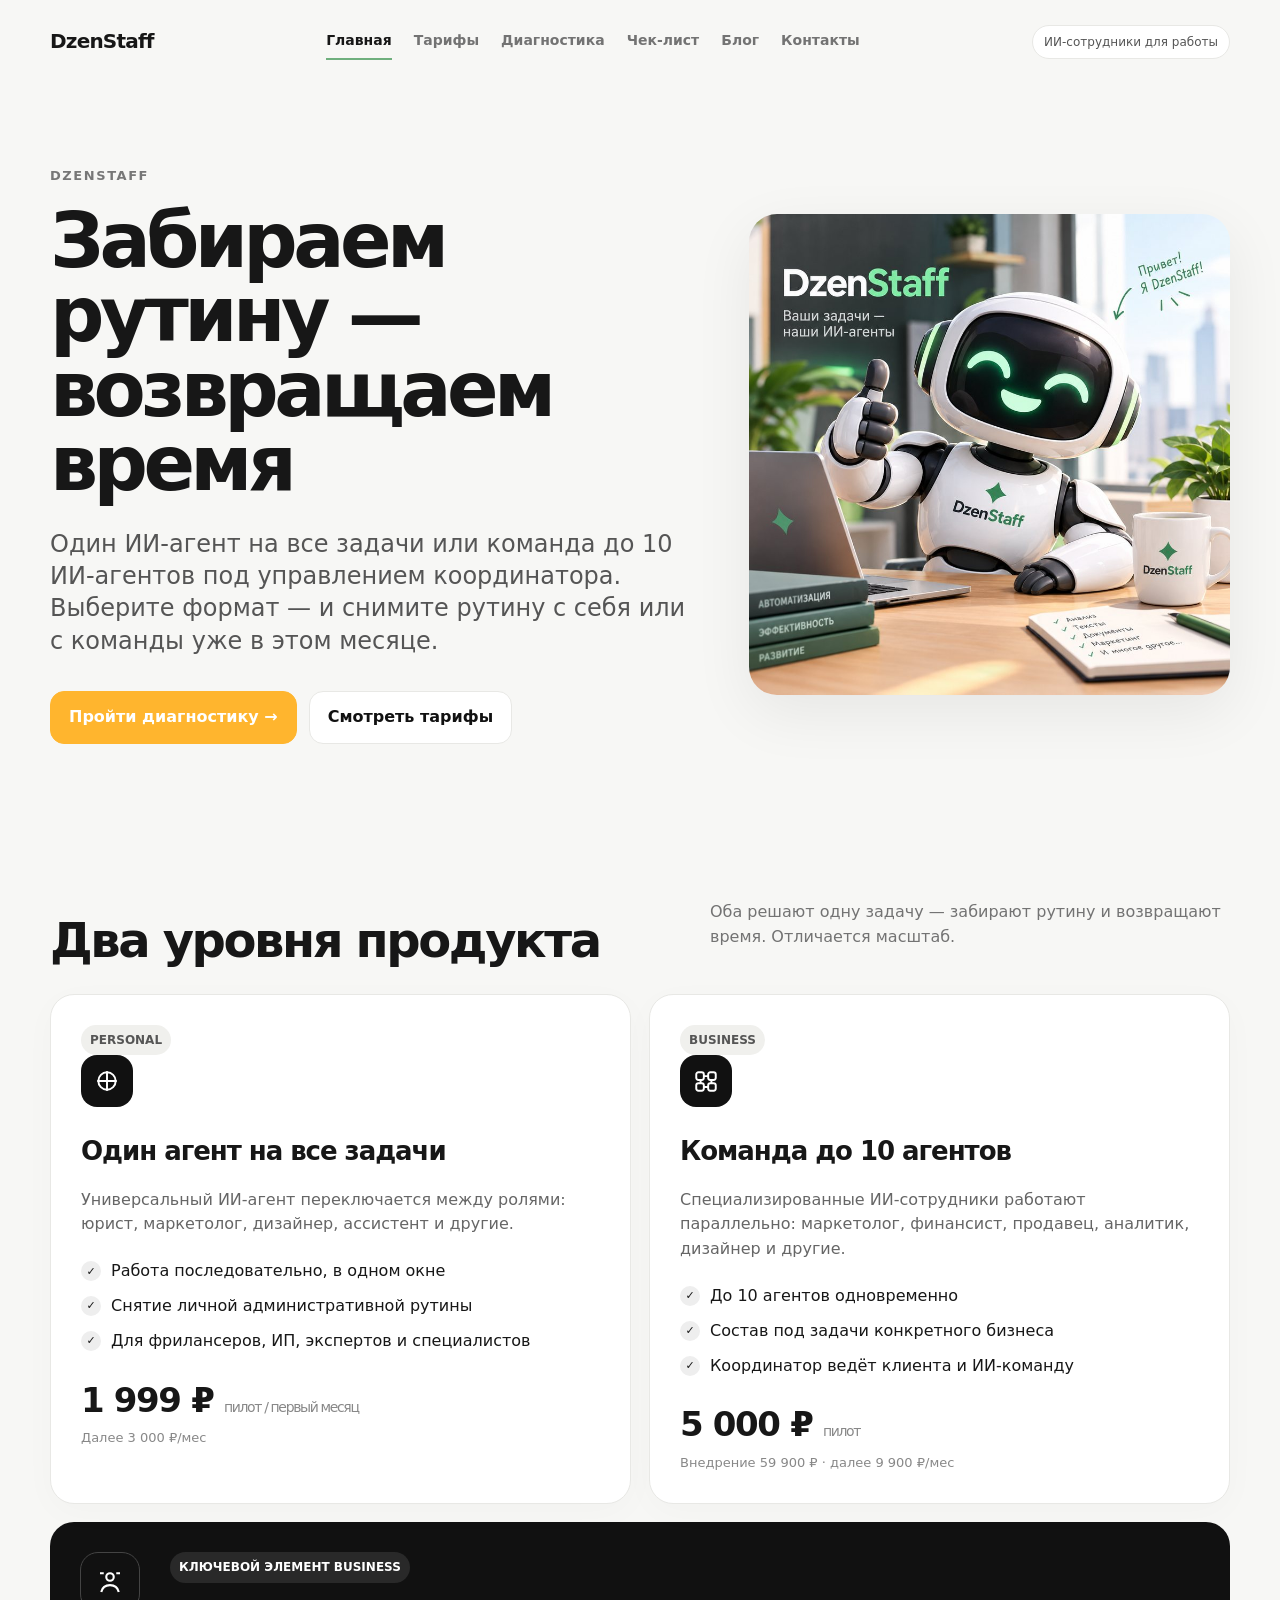
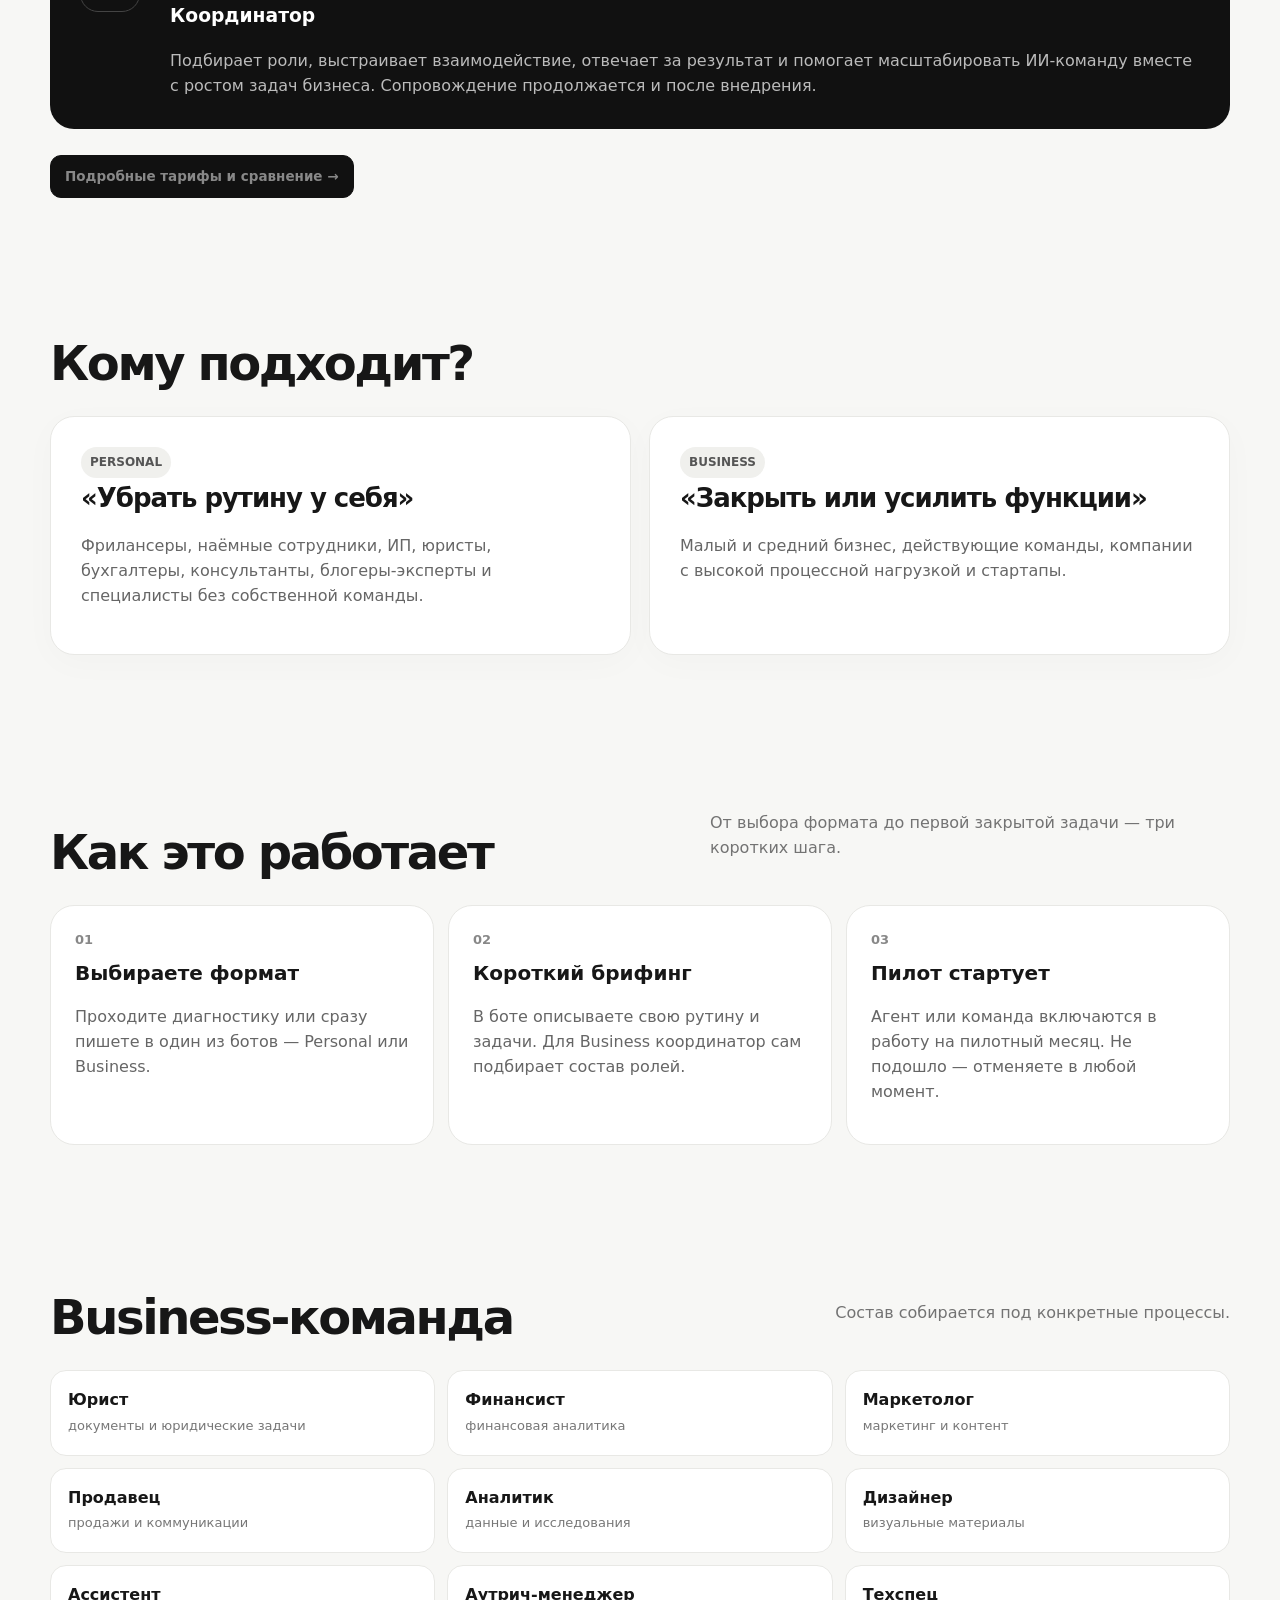
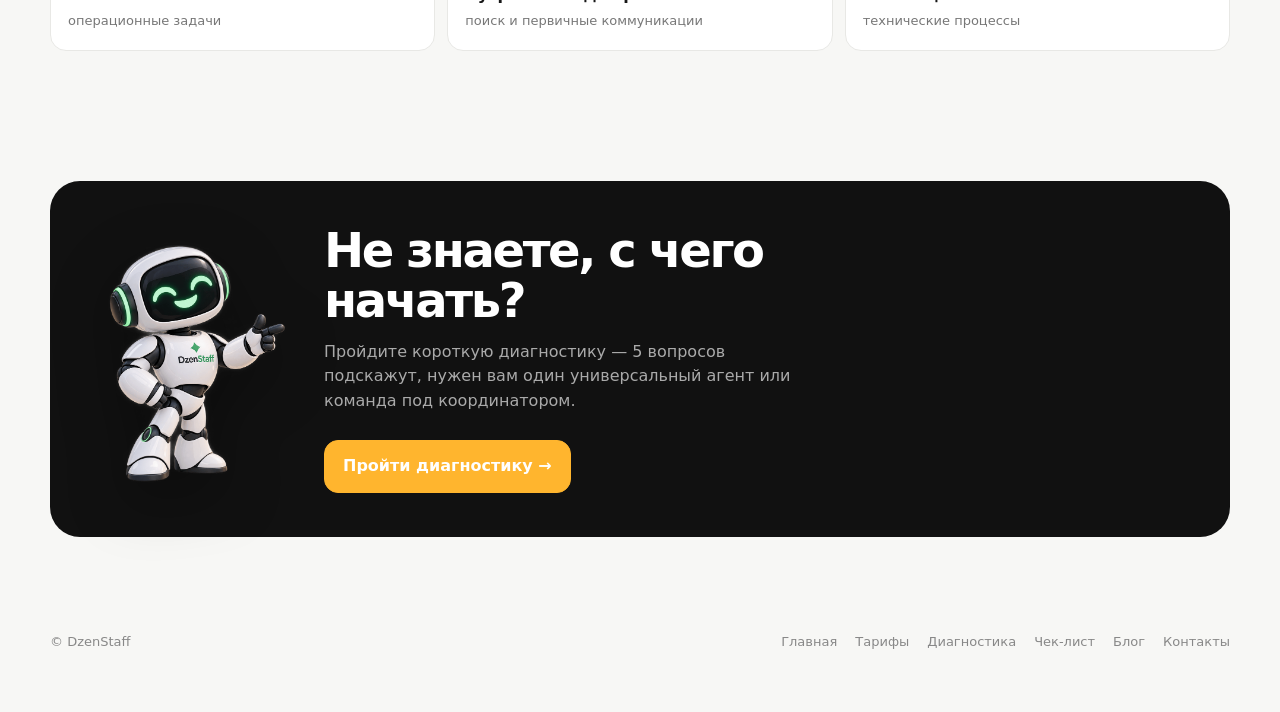
==== commit 083ddd77: "Add files via upload" ====
--- a/index.html
+++ b/index.html
@@ -26,6 +26,7 @@
     <a href="index.html" class="active">Главная</a>
     <a href="pricing.html">Тарифы</a>
     <a href="quiz.html">Диагностика</a>
+    <a href="checklist.html">Чек-лист</a>
     <a href="blog/index.html">Блог</a>
     <a href="contact.html">Контакты</a>
   </nav>
@@ -186,6 +187,7 @@
       <a href="index.html">Главная</a>
       <a href="pricing.html">Тарифы</a>
       <a href="quiz.html">Диагностика</a>
+      <a href="checklist.html">Чек-лист</a>
       <a href="blog/index.html">Блог</a>
       <a href="contact.html">Контакты</a>
     </div>
--- a/styles.css
+++ b/styles.css
@@ -222,6 +222,11 @@
 .article-back{display:inline-block;margin-bottom:28px;font-size:13px;font-weight:600;color:#888;text-decoration:none}
 .article-back:hover{color:var(--ink)}
 
+/* ---------- quiz hero (rocket mascot) ---------- */
+.quiz-hero-grid{gap:32px}
+.quiz-hero-media img{border-radius:0;box-shadow:none;filter:drop-shadow(0 18px 30px rgba(0,0,0,.18));max-width:380px;margin:0 auto;display:block}
+@media (max-width:900px){.quiz-hero-media img{max-width:260px}}
+
 footer.site-footer{padding:35px 0 60px;color:#888;font-size:13px}
 footer.site-footer .container{display:flex;justify-content:space-between;gap:20px;flex-wrap:wrap}
 footer.site-footer .foot-links{display:flex;gap:18px;flex-wrap:wrap}
@@ -234,3 +239,30 @@
   .card{padding:24px}
   .quiz{padding:24px}
 }
+
+/* ---------- checklist page ---------- */
+.checklist-intro{max-width:640px;color:var(--muted);margin:14px 0 26px}
+.checklist-progress-wrap{display:flex;align-items:center;gap:12px;margin:0 0 26px;max-width:720px}
+.checklist-progress-bar{flex:1;height:6px;background:var(--line);border-radius:999px;overflow:hidden}
+.checklist-progress-bar .fill{height:100%;width:0%;background:var(--green);border-radius:999px;transition:width .2s}
+.checklist-progress-label{font-size:13px;color:var(--muted);white-space:nowrap;flex:0 0 auto}
+
+.checklist-wrap{max-width:720px}
+.checklist-group{margin-bottom:26px}
+.checklist-group h3{font-size:13px;font-weight:800;text-transform:uppercase;letter-spacing:.06em;color:var(--green);margin:0 0 10px;display:flex;align-items:center;gap:8px}
+.checklist-group h3::before{content:"";width:16px;height:2px;background:var(--green);display:inline-block}
+.checklist-group h3 .note{color:var(--muted);font-weight:600;text-transform:none;letter-spacing:0}
+
+.checklist-item{display:flex;align-items:flex-start;gap:14px;padding:14px 12px;border-bottom:1px solid var(--line);cursor:pointer;border-radius:12px;user-select:none;-webkit-tap-highlight-color:transparent;transition:background .12s}
+.checklist-item:hover{background:var(--soft)}
+.checklist-item .box{flex:0 0 auto;width:20px;height:20px;border:1.8px solid var(--ink);border-radius:6px;margin-top:2px;position:relative;transition:background .12s,border-color .12s}
+.checklist-item .txt{font-size:15.5px;line-height:1.5;transition:color .12s}
+.checklist-item .txt b{font-weight:700}
+.checklist-item.checked .box{background:var(--green);border-color:var(--green)}
+.checklist-item.checked .box::after{content:"";position:absolute;left:6px;top:2px;width:5px;height:10px;border:solid #fff;border-width:0 2px 2px 0;transform:rotate(40deg)}
+.checklist-item.checked .txt{color:var(--muted);text-decoration:line-through;text-decoration-color:var(--line)}
+
+.checklist-whats{display:grid;grid-template-columns:repeat(5,1fr);gap:10px;max-width:760px;margin:22px 0 0}
+.checklist-whats .c{background:var(--card);border:1px solid var(--line);border-radius:14px;padding:12px 10px;font-size:12.5px;text-align:center}
+.checklist-whats .c .n{display:inline-flex;width:20px;height:20px;border-radius:6px;background:var(--soft);color:var(--green);font-size:11px;font-weight:800;align-items:center;justify-content:center;margin-bottom:6px}
+@media(max-width:760px){.checklist-whats{grid-template-columns:1fr 1fr}}
